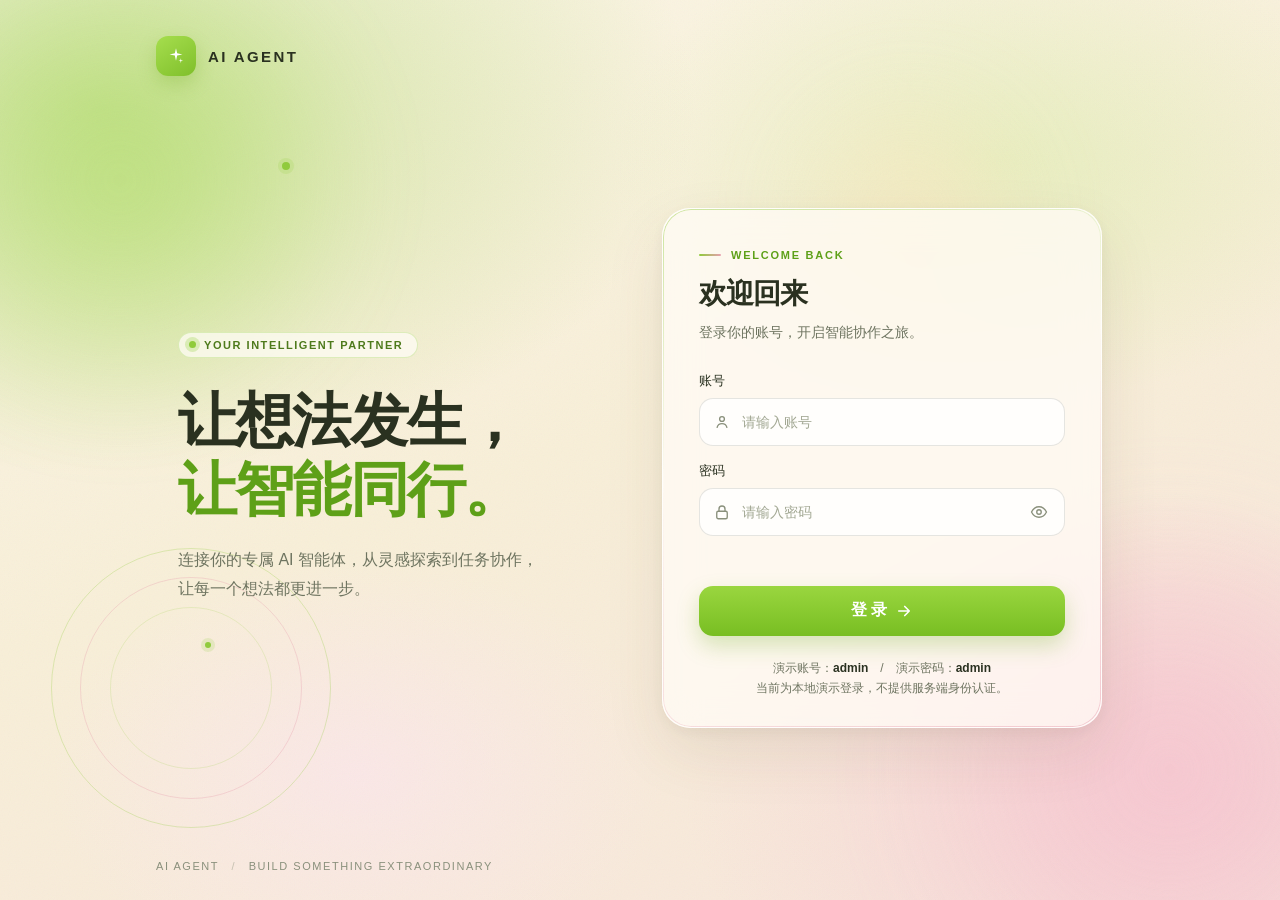
==== docs/dev-ops/nginx/html/index.html @ 40577a48 "feat: 对齐 2-20 Skills 装配，补齐多模态适配与前端页面重做" ====
<!DOCTYPE html>
<html lang="zh-CN">
<head>
  <meta charset="UTF-8">
  <meta name="viewport" content="width=device-width, initial-scale=1.0">
  <meta name="color-scheme" content="light">
  <title>智能对话 | AI Agent</title>
  <link rel="stylesheet" href="style.css">
  <script>
    if (!document.cookie.split(';').some(part => part.trim() === 'ai_agent_demo_user=admin')) {
      location.replace('login.html');
    }
  </script>
  <script src="config.js" defer></script>
  <script src="chat.js" defer></script>
</head>
<body>
  <div class="app">
    <aside class="sidebar">
      <div class="brand">
        <span class="brand-mark" aria-hidden="true">✦</span>
        <span>AI AGENT<small>INTELLIGENT WORKSPACE</small></span>
      </div>

      <div class="sidebar-content">
        <div class="section-label">WORKSPACE</div>
        <div class="nav-item"><span aria-hidden="true">◈</span> 智能对话 <span class="nav-dot"></span></div>
        <div class="sidebar-note">
          <div class="note-icon" aria-hidden="true">✦</div>
          <strong>灵感，从这里开始</strong>
          <p>选择一个智能体，开始探索更多可能。</p>
        </div>
      </div>

      <div class="account">
        <div class="avatar user-avatar" aria-hidden="true">A</div>
        <div class="account-info"><strong id="account-name">admin</strong><span>演示账号</span></div>
        <button id="logout" class="logout" type="button" aria-label="退出登录" title="退出登录">
          <svg viewBox="0 0 24 24" fill="none" stroke="currentColor" stroke-width="1.7" aria-hidden="true"><path d="M10 17v2H5V5h5v2M14 8l4 4-4 4M8 12h10" stroke-linecap="round" stroke-linejoin="round"/></svg>
        </button>
      </div>
    </aside>

    <main class="workspace">
      <header class="topbar">
        <div><div class="breadcrumb">WORKSPACE <span>/</span> AI CHAT</div><h1>智能对话</h1></div>
        <div class="agent-picker">
          <label for="agent-select">当前智能体</label>
          <select id="agent-select" disabled><option value="">正在加载...</option></select>
          <button id="reload-agents" type="button" hidden>重试</button>
        </div>
      </header>

      <div class="chat-scroll" id="chat-scroll">
        <div class="chat-content">
          <section class="welcome" id="welcome">
            <div class="welcome-icon" aria-hidden="true">✦</div>
            <div class="welcome-tag"><span></span> YOUR AI PARTNER</div>
            <h2>你好，有什么可以帮你？</h2>
            <p>不管是探索灵感、解答疑问，还是处理任务，<br>你的智能伙伴都已准备就绪。</p>
          </section>
          <div id="messages" class="messages" role="log" aria-live="polite" aria-label="对话消息"></div>
        </div>
      </div>

      <div class="composer-area">
        <div class="composer-inner">
          <p id="status" class="status" role="status" aria-live="polite"></p>
          <form id="chat-form" class="composer">
            <label class="sr-only" for="message">输入消息</label>
            <textarea id="message" rows="1" placeholder="输入你的问题，开启一段对话..." disabled></textarea>
            <div class="composer-bottom">
              <span><span class="composer-sparkle">✧</span> AI Agent 为你提供灵感与帮助</span>
              <button id="send" class="send" type="submit" disabled aria-label="发送消息">
                <svg viewBox="0 0 24 24" fill="none" stroke="currentColor" stroke-width="2" aria-hidden="true"><path d="M12 19V5M6 11l6-6 6 6" stroke-linecap="round" stroke-linejoin="round"/></svg>
              </button>
            </div>
          </form>
          <p class="disclaimer">内容由 AI 生成，请仔细甄别重要信息。<span>每次提问将创建新的会话。</span></p>
        </div>
      </div>
    </main>
  </div>
</body>
</html>
---- docs/dev-ops/nginx/html/style.css ----
:root {
  /* 与登录页原型对齐：青苹果绿 + 奶油米黄 + 莫兰迪粉 */
  --apple: #8fcb3a;
  --apple-deep: #6eae22;
  --apple-ink: #4e7a1c;
  --apple-soft: #eef8da;
  --apple-mist: rgba(143, 203, 58, 0.22);
  --pink: #f5c9d2;
  --pink-soft: #fbe6ea;
  --pink-deep: #e8a0b0;
  --cream: #fbf4e4;
  --cream-deep: #f3e7c9;
  --ink: #2a3120;
  --ink-soft: #4c523f;
  --muted: #6e7460;
  --line: rgba(42, 49, 32, 0.12);
  --line-strong: rgba(42, 49, 32, 0.18);
  --surface: #fffcf7;
  --danger: #b4564f;
  font-family: "Outfit", "Noto Sans SC", -apple-system, BlinkMacSystemFont, "Segoe UI", "PingFang SC", "Microsoft YaHei", sans-serif;
  color: var(--ink);
  background: var(--cream);
  font-synthesis: none;
}
* { box-sizing: border-box; }
body { margin: 0; }
button, select, textarea { font: inherit; }
button { cursor: pointer; }
button:focus-visible, select:focus-visible, textarea:focus-visible { outline: 3px solid rgba(143, 203, 58, 0.55); outline-offset: 3px; }
.app { display: flex; height: 100vh; height: 100dvh; min-height: 0; overflow: hidden; }

/* 侧边栏：奶油底 + 青苹果绿激活态 */
.sidebar { display: flex; flex-direction: column; width: 252px; flex: 0 0 252px; padding: 29px 18px 20px; color: var(--muted); background: linear-gradient(180deg, #fbf6e6, #f6edd8); border-right: 1px solid var(--line); }
.brand { display: flex; align-items: center; gap: 11px; padding: 0 7px; color: var(--ink); font-size: 15px; font-weight: 700; letter-spacing: .04em; }
.brand-mark { display: grid; place-items: center; width: 37px; height: 37px; border-radius: 12px; color: #fff; background: linear-gradient(145deg, #a6de4e, #7fbf2a); box-shadow: 0 8px 18px rgba(110, 174, 34, 0.28); font-size: 22px; }
.brand small { display: block; margin-top: 4px; color: #a09a83; font-size: 8px; font-weight: 500; letter-spacing: .1em; }
.sidebar-content { flex: 1; padding-top: 62px; }
.section-label { padding: 0 12px; color: #a09a83; font-size: 10px; font-weight: 700; letter-spacing: .13em; }
.nav-item { display: flex; align-items: center; gap: 12px; margin-top: 15px; padding: 13px 14px; border: 1px solid rgba(143, 203, 58, 0.32); border-radius: 12px; color: var(--apple-ink); background: rgba(143, 203, 58, 0.14); font-size: 13px; font-weight: 600; }
.nav-item > span:first-child { color: var(--apple-deep); font-size: 19px; line-height: 1; }
.nav-dot { width: 6px; height: 6px; margin-left: auto; border-radius: 50%; background: var(--apple); box-shadow: 0 0 0 4px var(--apple-mist); }
.sidebar-note { margin: 42px 2px 0; padding: 18px 15px; border: 1px solid rgba(245, 201, 210, 0.55); border-radius: 14px; background: linear-gradient(150deg, rgba(255, 252, 247, 0.8), rgba(251, 230, 234, 0.55)); }
.note-icon { margin-bottom: 15px; color: var(--pink-deep); font-size: 21px; }
.sidebar-note strong { color: #6b5f3f; font-size: 13px; }
.sidebar-note p { margin: 9px 0 0; color: #97907c; font-size: 12px; line-height: 1.8; }
.account { display: flex; align-items: center; gap: 10px; padding: 18px 4px 0; border-top: 1px solid rgba(42, 49, 32, 0.1); }
.avatar { display: grid; place-items: center; width: 36px; height: 36px; flex: 0 0 36px; border-radius: 12px; font-size: 15px; font-weight: 700; }
.user-avatar { color: #a56b78; background: var(--pink-soft); }
.account-info { flex: 1; min-width: 0; }
.account-info strong, .account-info span { display: block; overflow: hidden; text-overflow: ellipsis; white-space: nowrap; }
.account-info strong { color: #4a4e40; font-size: 13px; }
.account-info span { margin-top: 4px; color: #a09a83; font-size: 11px; }
.logout { display: grid; place-items: center; width: 34px; height: 34px; border: 0; border-radius: 8px; color: #a09a83; background: transparent; }
.logout:hover { color: var(--apple-ink); background: rgba(143, 203, 58, 0.14); }
.logout svg { width: 20px; height: 20px; }

/* 主区域：奶油渐变 + 左上青苹果光 + 右下粉雾 */
.workspace { display: flex; flex: 1; flex-direction: column; min-width: 0; background:
  radial-gradient(ellipse 60% 45% at 50% 34%, rgba(255, 255, 255, 0.55) 0%, transparent 70%),
  radial-gradient(ellipse 55% 45% at 2% 0%, rgba(143, 203, 58, 0.14) 0%, transparent 60%),
  radial-gradient(ellipse 55% 45% at 100% 100%, rgba(245, 201, 210, 0.34) 0%, transparent 58%),
  linear-gradient(160deg, #fdf9ee 0%, #fbf3e2 52%, #f9ece3 100%); }
.topbar { display: flex; align-items: center; justify-content: space-between; gap: 18px; min-height: 95px; padding: 18px clamp(22px, 4vw, 56px); border-bottom: 1px solid var(--line); background: rgba(255, 252, 247, 0.72); backdrop-filter: blur(10px); }
.breadcrumb { color: #a09a83; font-size: 10px; font-weight: 700; letter-spacing: .09em; }
.breadcrumb span { margin: 0 7px; color: rgba(42, 49, 32, 0.28); }
h1 { margin: 7px 0 0; font-size: 20px; letter-spacing: -.03em; color: var(--ink); }

/* 智能体选择器：固定宽度 + 自绘箭头，右侧预留重试按钮位置 */
.agent-picker { position: relative; display: flex; align-items: center; gap: 10px; padding-right: 64px; }
.agent-picker label { color: var(--muted); font-size: 12px; white-space: nowrap; }
select {
  width: 200px;
  flex: 0 0 200px;
  height: 40px;
  padding: 0 34px 0 13px;
  border: 1px solid var(--line-strong);
  border-radius: 12px;
  color: var(--ink-soft);
  background-color: rgba(255, 255, 255, 0.72);
  background-image: url("data:image/svg+xml;utf8,<svg xmlns='http://www.w3.org/2000/svg' width='12' height='8' viewBox='0 0 12 8'><path d='M1 1.5 6 6.5 11 1.5' fill='none' stroke='%236eae22' stroke-width='1.6' stroke-linecap='round' stroke-linejoin='round'/></svg>");
  background-repeat: no-repeat;
  background-position: right 12px center;
  appearance: none;
  -webkit-appearance: none;
  cursor: pointer;
  transition: border-color .2s, box-shadow .2s, background-color .2s;
}
select:hover:not(:disabled) { border-color: rgba(143, 203, 58, 0.6); }
select:focus { border-color: var(--apple); background-color: #fff; box-shadow: 0 0 0 4px var(--apple-mist); outline: none; }
select:disabled { color: #a8a292; cursor: not-allowed; opacity: .85; }
#reload-agents { position: absolute; right: 0; top: 50%; padding: 8px 10px; transform: translateY(-50%); border: 1px solid rgba(143, 203, 58, 0.35); border-radius: 9px; color: var(--apple-ink); background: rgba(143, 203, 58, 0.14); font-size: 12px; }
#reload-agents:hover { background: rgba(143, 203, 58, 0.24); }

/* 对话区 */
.chat-scroll { flex: 1; min-height: 0; overflow-y: auto; }
.chat-content { width: min(100% - 48px, 850px); min-height: 100%; margin: 0 auto; padding: 30px 0 20px; }
.welcome { display: flex; flex-direction: column; align-items: center; justify-content: center; min-height: 100%; padding: 36px 0; text-align: center; }
.welcome-icon { display: grid; place-items: center; width: 78px; height: 78px; margin-bottom: 28px; border: 1px solid rgba(255, 255, 255, 0.7); border-radius: 25px; color: var(--apple-ink); background: linear-gradient(140deg, #c6e98a, #fbe8c0); box-shadow: 0 16px 32px rgba(110, 174, 34, 0.18); font-size: 39px; }
.welcome-tag { display: flex; align-items: center; gap: 7px; color: var(--apple-ink); font-size: 10px; font-weight: 700; letter-spacing: .13em; }
.welcome-tag span { width: 5px; height: 5px; border-radius: 50%; background: var(--pink-deep); box-shadow: 0 0 0 4px rgba(232, 160, 176, 0.22); }
.welcome h2 { margin: 15px 0 12px; font-size: clamp(24px, 3vw, 32px); letter-spacing: -.05em; }
.welcome p { margin: 0; color: var(--muted); font-size: 14px; line-height: 1.9; }

/* 消息：agent 在左、用户输入在右 */
.messages { display: flex; flex-direction: column; gap: 26px; }
.message { display: flex; align-self: flex-start; align-items: flex-start; gap: 11px; max-width: 85%; }
.message.user { align-self: flex-end; flex-direction: row-reverse; }
.message-body { min-width: 0; }
.message-meta { margin: 0 2px 8px; color: #a09a83; font-size: 11px; }
.message.user .message-meta { text-align: right; }
.assistant-avatar { color: #fff; background: linear-gradient(145deg, #a6de4e, #7fbf2a); font-size: 19px; }
.bubble { padding: 14px 17px; border: 1px solid var(--line); border-radius: 4px 16px 16px 16px; background: rgba(255, 252, 247, 0.92); box-shadow: 0 4px 16px rgba(90, 70, 40, 0.07); color: #3a4030; font-size: 14px; line-height: 1.8; white-space: pre-wrap; overflow-wrap: anywhere; }
.message.user .bubble { border-color: rgba(232, 160, 176, 0.45); border-radius: 16px 4px 16px 16px; background: var(--pink-soft); color: #7a4a55; }
.message.pending .bubble { color: #a09a83; }
.message.error .bubble { border-color: rgba(232, 160, 176, 0.6); color: #a85560; background: #fdf2f2; }

/* 输入区 */
.composer-area { padding: 0 24px 23px; }
.composer-inner { width: min(100%, 850px); margin: auto; }
.status { min-height: 18px; margin: 0 4px 8px; color: var(--danger); font-size: 12px; }
.composer { padding: 15px 16px 12px; border: 1px solid var(--line-strong); border-radius: 18px; background: rgba(255, 252, 247, 0.9); box-shadow: 0 10px 26px rgba(90, 70, 40, 0.08); backdrop-filter: blur(10px); }
.composer:focus-within { border-color: rgba(143, 203, 58, 0.7); box-shadow: 0 0 0 4px var(--apple-mist), 0 10px 26px rgba(90, 70, 40, 0.08); }
textarea { display: block; width: 100%; min-height: 44px; max-height: 150px; padding: 4px 2px; resize: none; border: 0; outline: 0; color: var(--ink-soft); background: transparent; font-size: 14px; line-height: 1.7; }
textarea::placeholder { color: #a3a894; }
.composer-bottom { display: flex; align-items: center; justify-content: space-between; gap: 12px; color: #a3a894; font-size: 11px; }
.composer-sparkle { color: var(--apple-deep); font-size: 16px; }
.send { display: grid; place-items: center; width: 38px; height: 38px; flex: 0 0 38px; border: 0; border-radius: 12px; color: #fff; background: linear-gradient(180deg, #9ad63f, #78be22); }
.send:hover:not(:disabled) { box-shadow: 0 10px 20px rgba(110, 174, 34, 0.32); }
.send:disabled { cursor: not-allowed; opacity: .45; }
.send svg { width: 19px; height: 19px; }
.disclaimer { margin: 12px 0 0; color: #a8a292; font-size: 11px; text-align: center; line-height: 1.5; }
.disclaimer span { margin-left: 8px; }
.sr-only { position: absolute; width: 1px; height: 1px; padding: 0; margin: -1px; overflow: hidden; clip: rect(0, 0, 0, 0); white-space: nowrap; border: 0; }
[hidden] { display: none !important; }

@media (max-width: 760px) {
  .sidebar { width: 70px; flex-basis: 70px; align-items: center; padding: 22px 10px 16px; }
  .brand { padding: 0; }
  .brand > span:last-child, .section-label, .sidebar-note, .account-info, .nav-item, .nav-dot { display: none; }
  .sidebar-content { padding: 0; }
  .account { flex-direction: column; padding: 15px 0 0; }
  .topbar { min-height: 80px; padding: 14px 16px; gap: 10px; }
  .topbar > div:first-child { min-width: 0; }
  h1 { font-size: 17px; }
  .breadcrumb { display: none; }
  .agent-picker label { display: none; }
  .agent-picker { padding-right: 50px; gap: 8px; }
  select { width: 128px; flex-basis: 128px; padding-left: 10px; font-size: 12px; }
  .chat-content { width: calc(100% - 32px); }
  .composer-area { padding: 0 16px 15px; }
  .message { max-width: 95%; }
}
@media (max-width: 400px) {
  .sidebar { width: 55px; flex-basis: 55px; padding-right: 7px; padding-left: 7px; }
  .topbar { padding-right: 12px; padding-left: 12px; }
  .agent-picker { padding-right: 44px; }
  select { width: 112px; flex-basis: 112px; font-size: 11px; }
  #reload-agents { padding: 7px 8px; font-size: 11px; }
  .composer-bottom > span { font-size: 10px; }
}
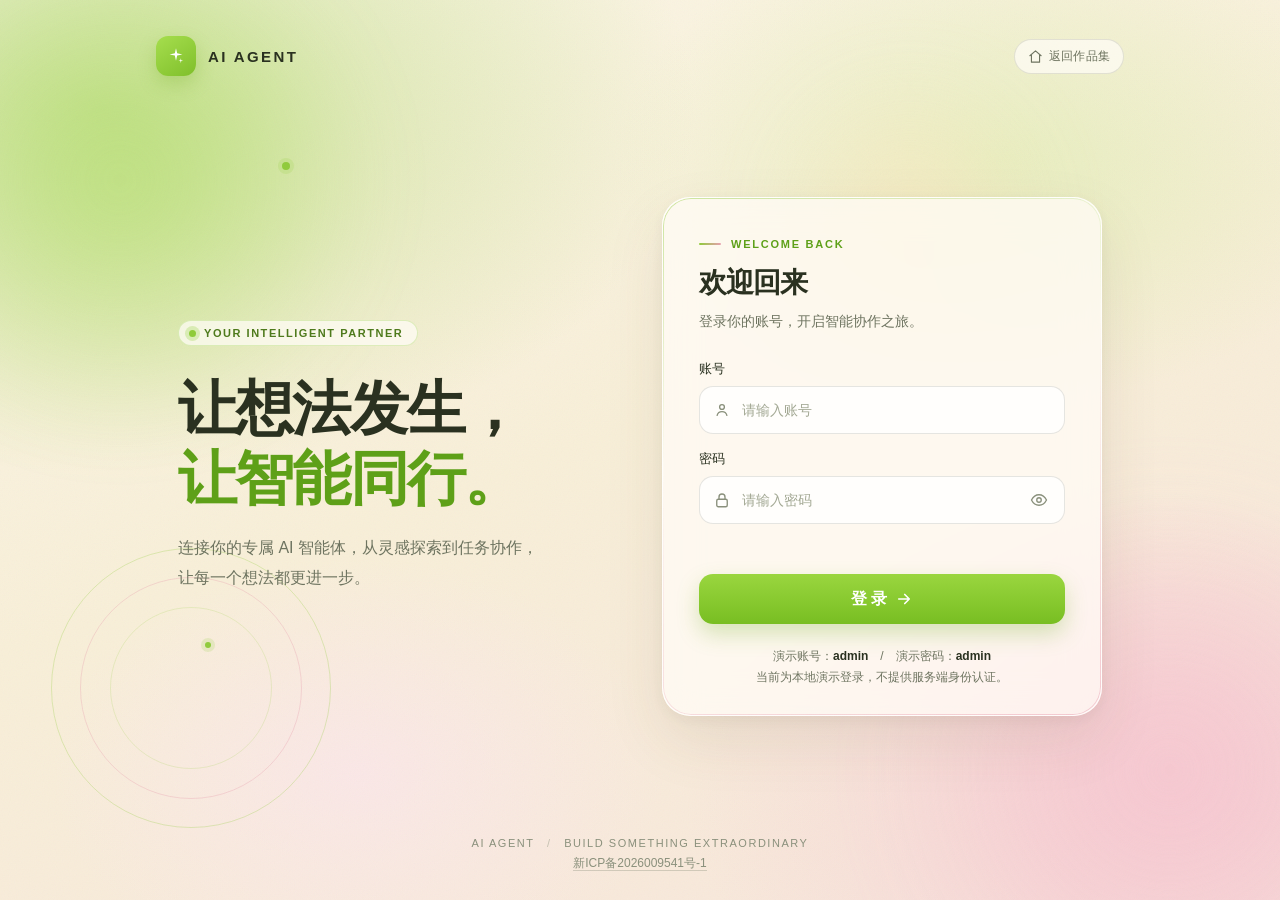
==== commit 05372223: "feat: 对话页和登录页增加返回作品集与备案号" ====
--- a/docs/dev-ops/nginx/html/index.html
+++ b/docs/dev-ops/nginx/html/index.html
@@ -5,13 +5,14 @@
   <meta name="viewport" content="width=device-width, initial-scale=1.0">
   <meta name="color-scheme" content="light">
   <title>智能对话 | AI Agent</title>
-  <link rel="stylesheet" href="style.css">
+  <link rel="stylesheet" href="style.css?v=20261116">
   <script>
     if (!document.cookie.split(';').some(part => part.trim() === 'ai_agent_demo_user=admin')) {
       location.replace('login.html');
     }
   </script>
   <script src="config.js" defer></script>
+  <script src="markdown.js" defer></script>
   <script src="chat.js" defer></script>
 </head>
 <body>
@@ -22,6 +23,11 @@
         <span>AI AGENT<small>INTELLIGENT WORKSPACE</small></span>
       </div>
 
+      <a class="back-home" href="https://dabuw.online/" aria-label="返回作品集" title="返回作品集">
+        <svg viewBox="0 0 24 24" fill="none" stroke="currentColor" stroke-width="1.8" stroke-linecap="round" stroke-linejoin="round" aria-hidden="true"><path d="M3 10.8 12 3l9 7.8M5.5 9.5V21h13V9.5"/></svg>
+        <span class="back-home-label">返回作品集</span>
+      </a>
+
       <div class="sidebar-content">
         <div class="section-label">WORKSPACE</div>
         <div class="nav-item"><span aria-hidden="true">◈</span> 智能对话 <span class="nav-dot"></span></div>
@@ -31,6 +37,19 @@
           <p>选择一个智能体，开始探索更多可能。</p>
         </div>
       </div>
+
+      <button class="api-entry" id="api-entry" type="button" aria-haspopup="dialog" aria-label="接入我的 API">
+        <span class="api-entry-icon" aria-hidden="true">
+          <svg viewBox="0 0 24 24" fill="none" stroke="currentColor" stroke-width="1.8" stroke-linecap="round" stroke-linejoin="round"><circle cx="8" cy="12" r="3.2"/><path d="M11.2 12H20m-3 0v3m-3-3v2"/></svg>
+        </span>
+        <span class="api-entry-text">
+          <span class="api-entry-head">
+            <strong id="api-entry-title">接入我的 API</strong>
+            <span class="api-entry-state" id="api-entry-state">未配置</span>
+          </span>
+          <span id="api-entry-desc">使用你自己的模型 Key，只保存在本机浏览器</span>
+        </span>
+      </button>
 
       <div class="account">
         <div class="avatar user-avatar" aria-hidden="true">A</div>
@@ -43,11 +62,21 @@
 
     <main class="workspace">
       <header class="topbar">
-        <div><div class="breadcrumb">WORKSPACE <span>/</span> AI CHAT</div><h1>智能对话</h1></div>
-        <div class="agent-picker">
-          <label for="agent-select">当前智能体</label>
-          <select id="agent-select" disabled><option value="">正在加载...</option></select>
-          <button id="reload-agents" type="button" hidden>重试</button>
+        <div class="topbar-left"><div class="breadcrumb">WORKSPACE <span>/</span> AI CHAT</div><h1>智能对话</h1></div>
+        <div class="topbar-right">
+          <div class="agent-picker">
+            <label for="agent-select">当前智能体</label>
+            <select id="agent-select" disabled><option value="">正在加载...</option></select>
+            <button id="reload-agents" type="button" hidden>重试</button>
+          </div>
+          <div class="topbar-actions">
+            <button id="new-chat" class="icon-btn" type="button" title="新建对话" aria-label="新建对话">
+              <svg viewBox="0 0 24 24" fill="none" stroke="currentColor" stroke-width="1.8" stroke-linecap="round"><path d="M12 5v14M5 12h14"/></svg>
+            </button>
+            <button id="export-chat" class="icon-btn" type="button" title="导出对话" aria-label="导出对话">
+              <svg viewBox="0 0 24 24" fill="none" stroke="currentColor" stroke-width="1.8" stroke-linecap="round" stroke-linejoin="round"><path d="M12 4v10m0 0 4-4m-4 4-4-4M5 19h14"/></svg>
+            </button>
+</div>
         </div>
       </header>
 
@@ -70,16 +99,49 @@
             <label class="sr-only" for="message">输入消息</label>
             <textarea id="message" rows="1" placeholder="输入你的问题，开启一段对话..." disabled></textarea>
             <div class="composer-bottom">
-              <span><span class="composer-sparkle">✧</span> AI Agent 为你提供灵感与帮助</span>
+              <span><span class="composer-sparkle">✧</span> Enter 发送 · Shift + Enter 换行</span>
               <button id="send" class="send" type="submit" disabled aria-label="发送消息">
                 <svg viewBox="0 0 24 24" fill="none" stroke="currentColor" stroke-width="2" aria-hidden="true"><path d="M12 19V5M6 11l6-6 6 6" stroke-linecap="round" stroke-linejoin="round"/></svg>
               </button>
             </div>
           </form>
-          <p class="disclaimer">内容由 AI 生成，请仔细甄别重要信息。<span>每次提问将创建新的会话。</span></p>
+          <p class="disclaimer">内容由 AI 生成，请仔细甄别重要信息。<span id="session-hint">每次提问将创建新的会话。</span></p>
         </div>
       </div>
+
+      <footer class="site-beian">
+        <a href="https://beian.miit.gov.cn/" target="_blank" rel="noopener noreferrer">新ICP备2026009541号-1</a>
+      </footer>
     </main>
+  </div>
+
+  <!-- API 设置弹窗 -->
+  <div class="modal" id="settings-modal" hidden>
+    <div class="modal-card" role="dialog" aria-modal="true" aria-labelledby="settings-title">
+      <div class="modal-head">
+        <h2 id="settings-title">API 设置</h2>
+        <button class="modal-close" id="settings-close" type="button" aria-label="关闭">×</button>
+      </div>
+      <p class="modal-desc">接入你自己的模型服务（需兼容 OpenAI 协议）。Key 只保存在本机浏览器，不会长期存储在服务器。</p>
+
+      <label class="modal-field">Base URL
+        <input id="cfg-base" type="text" placeholder="https://api.deepseek.com" autocomplete="off">
+      </label>
+      <label class="modal-field">API Key
+        <input id="cfg-key" type="password" placeholder="sk-..." autocomplete="off">
+      </label>
+      <label class="modal-field">模型
+        <input id="cfg-model" type="text" placeholder="deepseek-chat" autocomplete="off">
+      </label>
+
+      <p class="modal-status" id="cfg-status" role="status"></p>
+
+      <div class="modal-actions">
+        <button id="cfg-test" class="ghost" type="button">测试连接</button>
+        <button id="cfg-clear" class="ghost" type="button">清除</button>
+        <button id="cfg-save" class="primary" type="button">保存</button>
+      </div>
+    </div>
   </div>
 </body>
 </html>
--- a/docs/dev-ops/nginx/html/style.css
+++ b/docs/dev-ops/nginx/html/style.css
@@ -54,6 +54,19 @@
 .logout:hover { color: var(--apple-ink); background: rgba(143, 203, 58, 0.14); }
 .logout svg { width: 20px; height: 20px; }
 
+/* 侧边栏：接入我的 API 入口 */
+.api-entry { display: flex; align-items: center; gap: 10px; width: 100%; margin: 0 0 14px; padding: 12px; border: 1px dashed rgba(143, 203, 58, 0.5); border-radius: 14px; background: rgba(255, 252, 247, 0.72); text-align: left; transition: border-color .18s, background .18s, box-shadow .18s; }
+.api-entry:hover { border-color: rgba(143, 203, 58, 0.85); background: #fff; box-shadow: 0 6px 16px rgba(110, 174, 34, 0.14); }
+.api-entry.configured { border-style: solid; border-color: rgba(143, 203, 58, 0.6); background: rgba(143, 203, 58, 0.13); }
+.api-entry-icon { display: grid; place-items: center; width: 32px; height: 32px; flex: 0 0 32px; border-radius: 10px; color: var(--apple-ink); background: rgba(143, 203, 58, 0.18); }
+.api-entry-icon svg { width: 17px; height: 17px; }
+.api-entry-text { flex: 1; min-width: 0; }
+.api-entry-head { display: flex; align-items: center; justify-content: space-between; gap: 6px; }
+.api-entry-head strong { color: var(--ink); font-size: 12.5px; font-weight: 600; }
+.api-entry-text > #api-entry-desc { display: block; margin-top: 4px; color: var(--muted); font-size: 10.5px; line-height: 1.5; }
+.api-entry-state { flex: 0 0 auto; padding: 2px 7px; border-radius: 999px; color: var(--muted); background: rgba(42, 49, 32, 0.06); font-size: 10px; white-space: nowrap; }
+.api-entry.configured .api-entry-state { color: var(--apple-ink); background: rgba(143, 203, 58, 0.22); font-weight: 600; }
+
 /* 主区域：奶油渐变 + 左上青苹果光 + 右下粉雾 */
 .workspace { display: flex; flex: 1; flex-direction: column; min-width: 0; background:
   radial-gradient(ellipse 60% 45% at 50% 34%, rgba(255, 255, 255, 0.55) 0%, transparent 70%),
@@ -109,8 +122,8 @@
 .message-meta { margin: 0 2px 8px; color: #a09a83; font-size: 11px; }
 .message.user .message-meta { text-align: right; }
 .assistant-avatar { color: #fff; background: linear-gradient(145deg, #a6de4e, #7fbf2a); font-size: 19px; }
-.bubble { padding: 14px 17px; border: 1px solid var(--line); border-radius: 4px 16px 16px 16px; background: rgba(255, 252, 247, 0.92); box-shadow: 0 4px 16px rgba(90, 70, 40, 0.07); color: #3a4030; font-size: 14px; line-height: 1.8; white-space: pre-wrap; overflow-wrap: anywhere; }
-.message.user .bubble { border-color: rgba(232, 160, 176, 0.45); border-radius: 16px 4px 16px 16px; background: var(--pink-soft); color: #7a4a55; }
+.bubble { padding: 14px 17px; border: 1px solid var(--line); border-radius: 4px 16px 16px 16px; background: rgba(255, 252, 247, 0.92); box-shadow: 0 4px 16px rgba(90, 70, 40, 0.07); color: #3a4030; font-size: 14px; line-height: 1.8; white-space: normal; overflow-wrap: anywhere; }
+.message.user .bubble { white-space: pre-wrap; border-color: rgba(232, 160, 176, 0.45); border-radius: 16px 4px 16px 16px; background: var(--pink-soft); color: #7a4a55; }
 .message.pending .bubble { color: #a09a83; }
 .message.error .bubble { border-color: rgba(232, 160, 176, 0.6); color: #a85560; background: #fdf2f2; }
 
@@ -136,15 +149,20 @@
 @media (max-width: 760px) {
   .sidebar { width: 70px; flex-basis: 70px; align-items: center; padding: 22px 10px 16px; }
   .brand { padding: 0; }
-  .brand > span:last-child, .section-label, .sidebar-note, .account-info, .nav-item, .nav-dot { display: none; }
+  .brand > span:last-child, .section-label, .sidebar-note, .account-info, .nav-item, .nav-dot, .api-entry-text { display: none; }
+  .api-entry { justify-content: center; padding: 9px 0; border-radius: 12px; }
+  .api-entry-icon { width: 30px; height: 30px; flex-basis: 30px; }
   .sidebar-content { padding: 0; }
   .account { flex-direction: column; padding: 15px 0 0; }
   .topbar { min-height: 80px; padding: 14px 16px; gap: 10px; }
   .topbar > div:first-child { min-width: 0; }
-  h1 { font-size: 17px; }
+  h1 { font-size: 15px; white-space: nowrap; }
   .breadcrumb { display: none; }
   .agent-picker label { display: none; }
   .agent-picker { padding-right: 50px; gap: 8px; }
+  .topbar-actions { gap: 4px; }
+  .icon-btn { width: 34px; height: 34px; border-radius: 10px; }
+  .icon-btn svg { width: 16px; height: 16px; }
   select { width: 128px; flex-basis: 128px; padding-left: 10px; font-size: 12px; }
   .chat-content { width: calc(100% - 32px); }
   .composer-area { padding: 0 16px 15px; }
@@ -158,3 +176,108 @@
   #reload-agents { padding: 7px 8px; font-size: 11px; }
   .composer-bottom > span { font-size: 10px; }
 }
+
+/* ---------- 顶部操作区 ---------- */
+.topbar-right { display: flex; align-items: center; gap: 10px; min-width: 0; }
+.topbar-actions { display: flex; align-items: center; gap: 6px; }
+.icon-btn { display: grid; place-items: center; width: 38px; height: 38px; padding: 0; border: 1px solid var(--line-strong); border-radius: 11px; color: var(--ink-soft); background: rgba(255, 252, 247, 0.8); transition: border-color .18s, color .18s, background .18s; }
+.icon-btn:hover { color: var(--apple-ink); border-color: rgba(143, 203, 58, 0.6); background: #fff; }
+.icon-btn svg { width: 18px; height: 18px; }
+
+/* ---------- Markdown 渲染 ---------- */
+.bubble > *:first-child { margin-top: 0; }
+.bubble > *:last-child { margin-bottom: 0; }
+.bubble p { margin: 0 0 10px; }
+.bubble h2, .bubble h3, .bubble h4, .bubble h5, .bubble h6 { margin: 14px 0 8px; line-height: 1.45; color: var(--ink); }
+.bubble h2 { font-size: 17px; }
+.bubble h3 { font-size: 15.5px; }
+.bubble h4, .bubble h5, .bubble h6 { font-size: 14px; }
+.bubble ul, .bubble ol { margin: 8px 0 10px; padding-left: 20px; }
+.bubble li { margin: 4px 0; }
+.bubble blockquote { margin: 10px 0; padding: 8px 12px; border-left: 3px solid rgba(143, 203, 58, 0.45); border-radius: 0 10px 10px 0; background: rgba(143, 203, 58, 0.08); color: var(--ink-soft); }
+.bubble blockquote p:last-child { margin-bottom: 0; }
+.bubble hr { margin: 12px 0; border: 0; border-top: 1px solid var(--line); }
+.bubble a { color: var(--apple-deep); text-decoration: underline; text-underline-offset: 2px; }
+.bubble strong { font-weight: 600; color: var(--ink); }
+.inline-code { padding: 2px 6px; border-radius: 6px; background: rgba(143, 203, 58, 0.14); font-family: ui-monospace, SFMono-Regular, Menlo, Consolas, monospace; font-size: 12.5px; }
+.code-block { margin: 10px 0; padding: 12px 14px; border-radius: 12px; background: #2c3327; color: #e9f0df; overflow-x: auto; }
+.code-block code { font-family: ui-monospace, SFMono-Regular, Menlo, Consolas, monospace; font-size: 12.5px; line-height: 1.7; white-space: pre; }
+.tok-comment { color: #93a481; }
+.tok-string { color: #d9eaa9; }
+.tok-keyword { color: #bce56d; font-weight: 600; }
+.tok-number { color: #f0c987; }
+.table-wrap { margin: 10px 0; overflow-x: auto; }
+.bubble table { width: 100%; border-collapse: collapse; font-size: 13px; }
+.bubble th, .bubble td { padding: 7px 10px; border: 1px solid var(--line); text-align: left; }
+.bubble th { background: rgba(143, 203, 58, 0.1); font-weight: 600; }
+.bubble.streaming::after { content: "▍"; margin-left: 2px; color: var(--apple-deep); animation: caret-blink 1s steps(2, start) infinite; }
+@keyframes caret-blink { 0%, 49% { opacity: 1; } 50%, 100% { opacity: 0; } }
+
+/* ---------- 设置弹窗 ---------- */
+.modal { position: fixed; inset: 0; z-index: 60; display: grid; place-items: center; padding: 20px; background: rgba(42, 49, 32, 0.34); backdrop-filter: blur(5px); }
+.modal-card { width: min(100%, 460px); padding: 26px 26px 22px; border-radius: 22px; background: var(--surface); box-shadow: 0 24px 60px rgba(90, 70, 40, 0.24); }
+.modal-head { display: flex; align-items: center; justify-content: space-between; }
+.modal-head h2 { margin: 0; font-size: 19px; }
+.modal-close { width: 32px; height: 32px; padding: 0; border: 0; border-radius: 9px; color: var(--muted); background: transparent; font-size: 20px; line-height: 1; }
+.modal-close:hover { color: var(--ink); background: rgba(42, 49, 32, 0.06); }
+.modal-desc { margin: 10px 0 18px; color: var(--muted); font-size: 12.5px; line-height: 1.7; }
+.modal-field { display: block; margin-bottom: 14px; color: var(--ink); font-size: 13px; font-weight: 500; }
+.modal-field input { display: block; width: 100%; height: 44px; margin-top: 7px; padding: 0 13px; border: 1px solid var(--line-strong); border-radius: 12px; color: var(--ink); background: rgba(255, 255, 255, 0.8); font-size: 13.5px; outline: none; transition: border-color .18s, box-shadow .18s; }
+.modal-field input:focus { border-color: var(--apple); background: #fff; box-shadow: 0 0 0 4px var(--apple-mist); }
+.modal-status { min-height: 20px; margin: 2px 0 12px; color: var(--muted); font-size: 12.5px; }
+.modal-status.ok { color: var(--apple-ink); }
+.modal-status.error { color: var(--danger); }
+.modal-actions { display: flex; gap: 10px; justify-content: flex-end; }
+.modal-actions button { height: 40px; padding: 0 16px; border-radius: 11px; font-size: 13px; font-weight: 600; }
+.modal-actions .ghost { border: 1px solid var(--line-strong); color: var(--ink-soft); background: transparent; }
+.modal-actions .ghost:hover { border-color: rgba(143, 203, 58, 0.6); color: var(--apple-ink); }
+.modal-actions .primary { border: 0; color: #fff; background: linear-gradient(180deg, #9ad63f, #78be22); box-shadow: 0 8px 18px rgba(110, 174, 34, 0.28); }
+.modal-actions .primary:hover { filter: brightness(1.04); }
+
+/* ---------- 返回作品集 / 备案 ---------- */
+.back-home {
+  display: inline-flex;
+  align-items: center;
+  gap: 7px;
+  margin: 18px 7px 0;
+  padding: 9px 12px;
+  border: 1px solid var(--line);
+  border-radius: 10px;
+  color: var(--muted);
+  background: rgba(255, 252, 247, 0.55);
+  font-size: 12px;
+  line-height: 1;
+  text-decoration: none;
+  transition: color .18s, border-color .18s, background .18s;
+}
+.back-home:hover {
+  color: var(--apple-ink);
+  border-color: rgba(143, 203, 58, 0.5);
+  background: #fff;
+}
+.back-home svg { width: 15px; height: 15px; flex: 0 0 15px; }
+.back-home-label { white-space: nowrap; }
+
+.site-beian {
+  flex: 0 0 auto;
+  padding: 0 24px 14px;
+  text-align: center;
+  font-size: 12px;
+  line-height: 1.6;
+  color: #8a907c;
+}
+.site-beian a { color: inherit; text-decoration: none; border-bottom: 1px solid rgba(138, 144, 124, 0.35); }
+.site-beian a:hover { color: var(--apple-deep); border-bottom-color: currentColor; }
+
+@media (max-width: 760px) {
+  .back-home {
+    width: 40px;
+    height: 40px;
+    margin: 16px auto 0;
+    padding: 0;
+    justify-content: center;
+    border-radius: 12px;
+  }
+  .back-home-label { display: none; }
+  .site-beian { padding: 0 16px 10px; font-size: 11px; }
+}
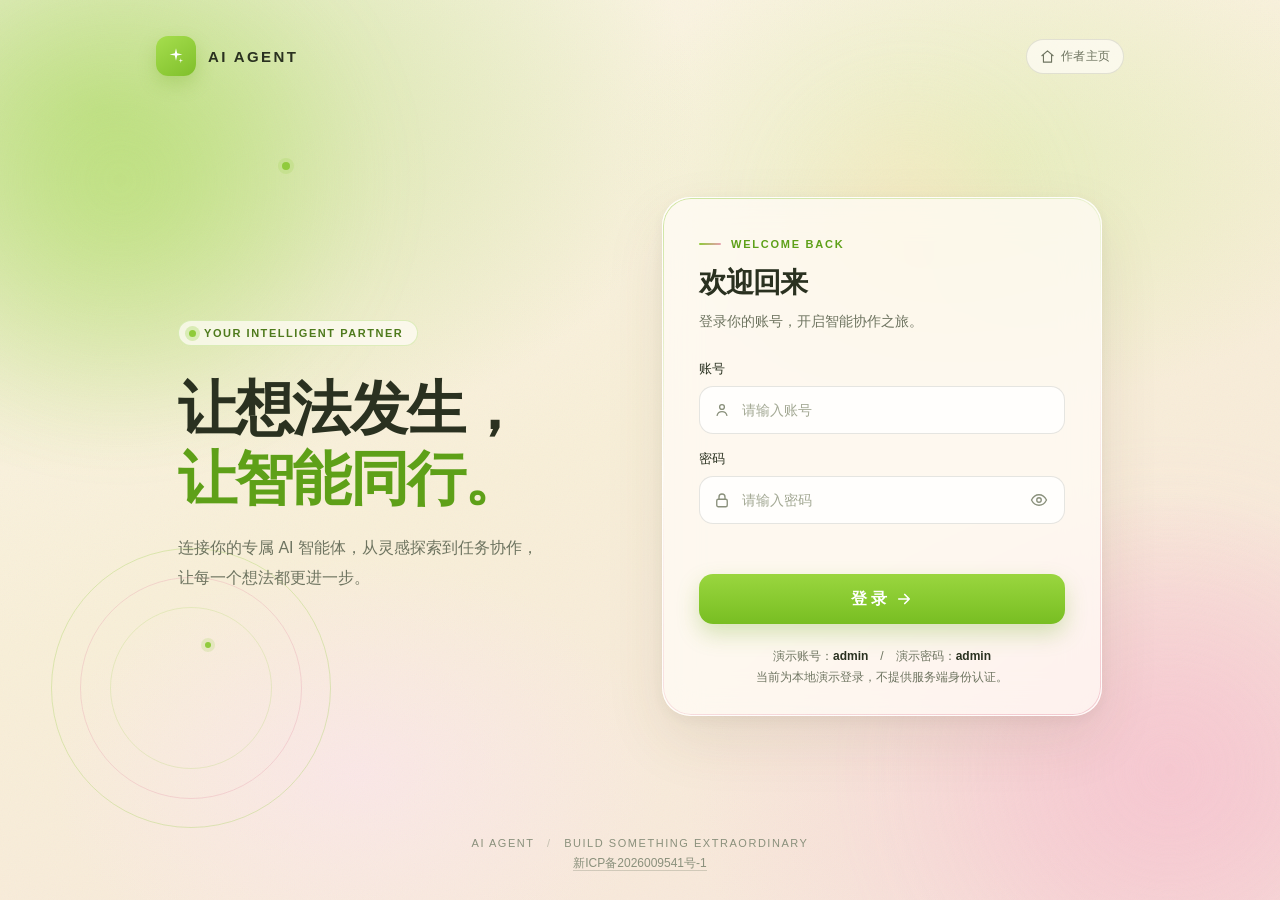
==== commit 721755bb: "chore: 返回入口文案改为作者主页" ====
--- a/docs/dev-ops/nginx/html/index.html
+++ b/docs/dev-ops/nginx/html/index.html
@@ -5,7 +5,7 @@
   <meta name="viewport" content="width=device-width, initial-scale=1.0">
   <meta name="color-scheme" content="light">
   <title>智能对话 | AI Agent</title>
-  <link rel="stylesheet" href="style.css?v=20261116">
+  <link rel="stylesheet" href="style.css?v=43c3c5c">
   <script>
     if (!document.cookie.split(';').some(part => part.trim() === 'ai_agent_demo_user=admin')) {
       location.replace('login.html');
@@ -23,9 +23,9 @@
         <span>AI AGENT<small>INTELLIGENT WORKSPACE</small></span>
       </div>
 
-      <a class="back-home" href="https://dabuw.online/" aria-label="返回作品集" title="返回作品集">
+      <a class="back-home" href="https://dabuw.online/" aria-label="返回作者主页" title="返回作者主页">
         <svg viewBox="0 0 24 24" fill="none" stroke="currentColor" stroke-width="1.8" stroke-linecap="round" stroke-linejoin="round" aria-hidden="true"><path d="M3 10.8 12 3l9 7.8M5.5 9.5V21h13V9.5"/></svg>
-        <span class="back-home-label">返回作品集</span>
+        <span class="back-home-label">作者主页</span>
       </a>
 
       <div class="sidebar-content">
@@ -65,8 +65,11 @@
         <div class="topbar-left"><div class="breadcrumb">WORKSPACE <span>/</span> AI CHAT</div><h1>智能对话</h1></div>
         <div class="topbar-right">
           <div class="agent-picker">
-            <label for="agent-select">当前智能体</label>
-            <select id="agent-select" disabled><option value="">正在加载...</option></select>
+            <div class="agent-picker-main">
+              <label for="agent-select">当前智能体</label>
+              <select id="agent-select" disabled><option value="">正在加载...</option></select>
+            </div>
+            <span class="agent-desc" id="agent-desc"></span>
             <button id="reload-agents" type="button" hidden>重试</button>
           </div>
           <div class="topbar-actions">
@@ -85,8 +88,8 @@
           <section class="welcome" id="welcome">
             <div class="welcome-icon" aria-hidden="true">✦</div>
             <div class="welcome-tag"><span></span> YOUR AI PARTNER</div>
-            <h2>你好，有什么可以帮你？</h2>
-            <p>不管是探索灵感、解答疑问，还是处理任务，<br>你的智能伙伴都已准备就绪。</p>
+            <h2 id="welcome-title">你好，有什么可以帮你？</h2>
+            <p id="welcome-text">不管是探索灵感、解答疑问，还是处理任务，<br>你的智能伙伴都已准备就绪。</p>
           </section>
           <div id="messages" class="messages" role="log" aria-live="polite" aria-label="对话消息"></div>
         </div>
@@ -96,13 +99,20 @@
         <div class="composer-inner">
           <p id="status" class="status" role="status" aria-live="polite"></p>
           <form id="chat-form" class="composer">
+            <div class="attachments" id="attachments" hidden></div>
             <label class="sr-only" for="message">输入消息</label>
+            <input id="image-input" type="file" accept="image/png,image/jpeg,image/webp,image/gif" multiple hidden>
             <textarea id="message" rows="1" placeholder="输入你的问题，开启一段对话..." disabled></textarea>
             <div class="composer-bottom">
               <span><span class="composer-sparkle">✧</span> Enter 发送 · Shift + Enter 换行</span>
-              <button id="send" class="send" type="submit" disabled aria-label="发送消息">
-                <svg viewBox="0 0 24 24" fill="none" stroke="currentColor" stroke-width="2" aria-hidden="true"><path d="M12 19V5M6 11l6-6 6 6" stroke-linecap="round" stroke-linejoin="round"/></svg>
-              </button>
+              <div class="composer-actions">
+                <button id="attach" class="attach-btn" type="button" title="上传图片（最多 3 张，单张 2MB 内）" aria-label="上传图片" disabled>
+                  <svg viewBox="0 0 24 24" fill="none" stroke="currentColor" stroke-width="1.8" stroke-linecap="round" stroke-linejoin="round" aria-hidden="true"><path d="M20 11.5 12.6 19a4.2 4.2 0 0 1-6-6l7.6-7.6a2.8 2.8 0 0 1 4 4l-7.5 7.5a1.4 1.4 0 0 1-2-2l6.9-6.9"/></svg>
+                </button>
+                <button id="send" class="send" type="submit" disabled aria-label="发送消息">
+                  <svg viewBox="0 0 24 24" fill="none" stroke="currentColor" stroke-width="2" aria-hidden="true"><path d="M12 19V5M6 11l6-6 6 6" stroke-linecap="round" stroke-linejoin="round"/></svg>
+                </button>
+              </div>
             </div>
           </form>
           <p class="disclaimer">内容由 AI 生成，请仔细甄别重要信息。<span id="session-hint">每次提问将创建新的会话。</span></p>
--- a/docs/dev-ops/nginx/html/style.css
+++ b/docs/dev-ops/nginx/html/style.css
@@ -79,7 +79,9 @@
 h1 { margin: 7px 0 0; font-size: 20px; letter-spacing: -.03em; color: var(--ink); }
 
 /* 智能体选择器：固定宽度 + 自绘箭头，右侧预留重试按钮位置 */
-.agent-picker { position: relative; display: flex; align-items: center; gap: 10px; padding-right: 64px; }
+.agent-picker { position: relative; display: flex; flex-direction: column; align-items: flex-end; gap: 4px; padding-right: 64px; }
+.agent-picker-main { display: flex; align-items: center; gap: 10px; }
+.agent-desc { max-width: 300px; overflow: hidden; color: var(--muted); font-size: 11px; line-height: 1.4; text-overflow: ellipsis; white-space: nowrap; }
 .agent-picker label { color: var(--muted); font-size: 12px; white-space: nowrap; }
 select {
   width: 200px;
@@ -159,7 +161,9 @@
   h1 { font-size: 15px; white-space: nowrap; }
   .breadcrumb { display: none; }
   .agent-picker label { display: none; }
-  .agent-picker { padding-right: 50px; gap: 8px; }
+  .agent-picker { padding-right: 50px; gap: 0; }
+  .agent-picker-main { gap: 8px; }
+  .agent-desc { display: none; }
   .topbar-actions { gap: 4px; }
   .icon-btn { width: 34px; height: 34px; border-radius: 10px; }
   .icon-btn svg { width: 16px; height: 16px; }
@@ -281,3 +285,16 @@
   .back-home-label { display: none; }
   .site-beian { padding: 0 16px 10px; font-size: 11px; }
 }
+/* ---------- 图片上传 ---------- */
+.attachments { display: flex; flex-wrap: wrap; gap: 8px; margin-bottom: 10px; }
+.attachment { position: relative; width: 62px; height: 62px; }
+.attachment img { width: 62px; height: 62px; border: 1px solid var(--line-strong); border-radius: 10px; object-fit: cover; }
+.attachment-remove { position: absolute; top: -6px; right: -6px; display: grid; place-items: center; width: 20px; height: 20px; border: 1px solid var(--line-strong); border-radius: 50%; color: var(--ink-soft); background: #fff; font-size: 13px; line-height: 1; }
+.attachment-remove:hover { color: #b4564f; border-color: rgba(180, 86, 79, 0.5); }
+.composer-actions { display: flex; align-items: center; gap: 8px; }
+.attach-btn { display: grid; place-items: center; width: 34px; height: 34px; border: 1px solid var(--line-strong); border-radius: 10px; color: var(--ink-soft); background: transparent; transition: border-color .18s, color .18s, background .18s; }
+.attach-btn:hover:not(:disabled) { border-color: rgba(143, 203, 58, 0.6); color: var(--apple-ink); background: rgba(143, 203, 58, 0.1); }
+.attach-btn:disabled { cursor: not-allowed; opacity: .45; }
+.attach-btn svg { width: 17px; height: 17px; }
+.bubble-images { display: flex; flex-wrap: wrap; gap: 6px; margin-bottom: 8px; }
+.bubble-images img { max-width: 160px; max-height: 160px; border: 1px solid var(--line); border-radius: 10px; }
